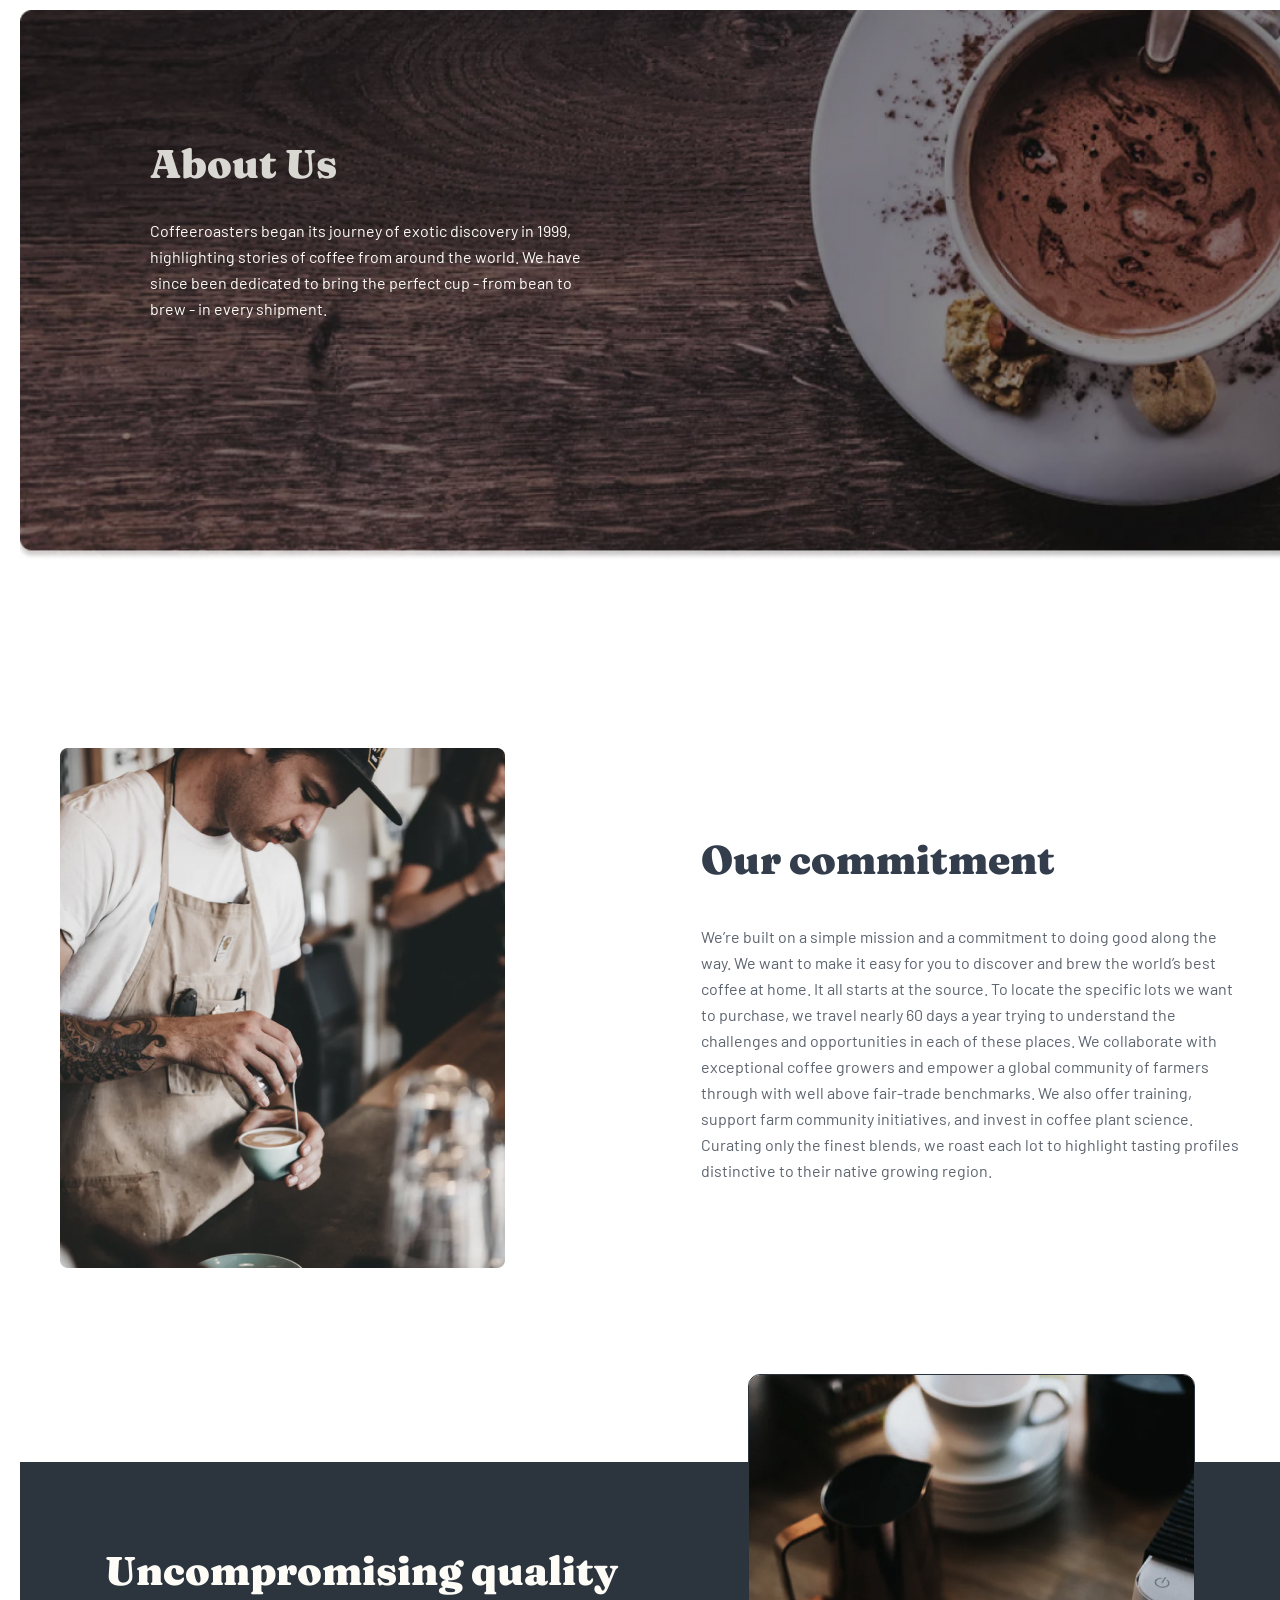
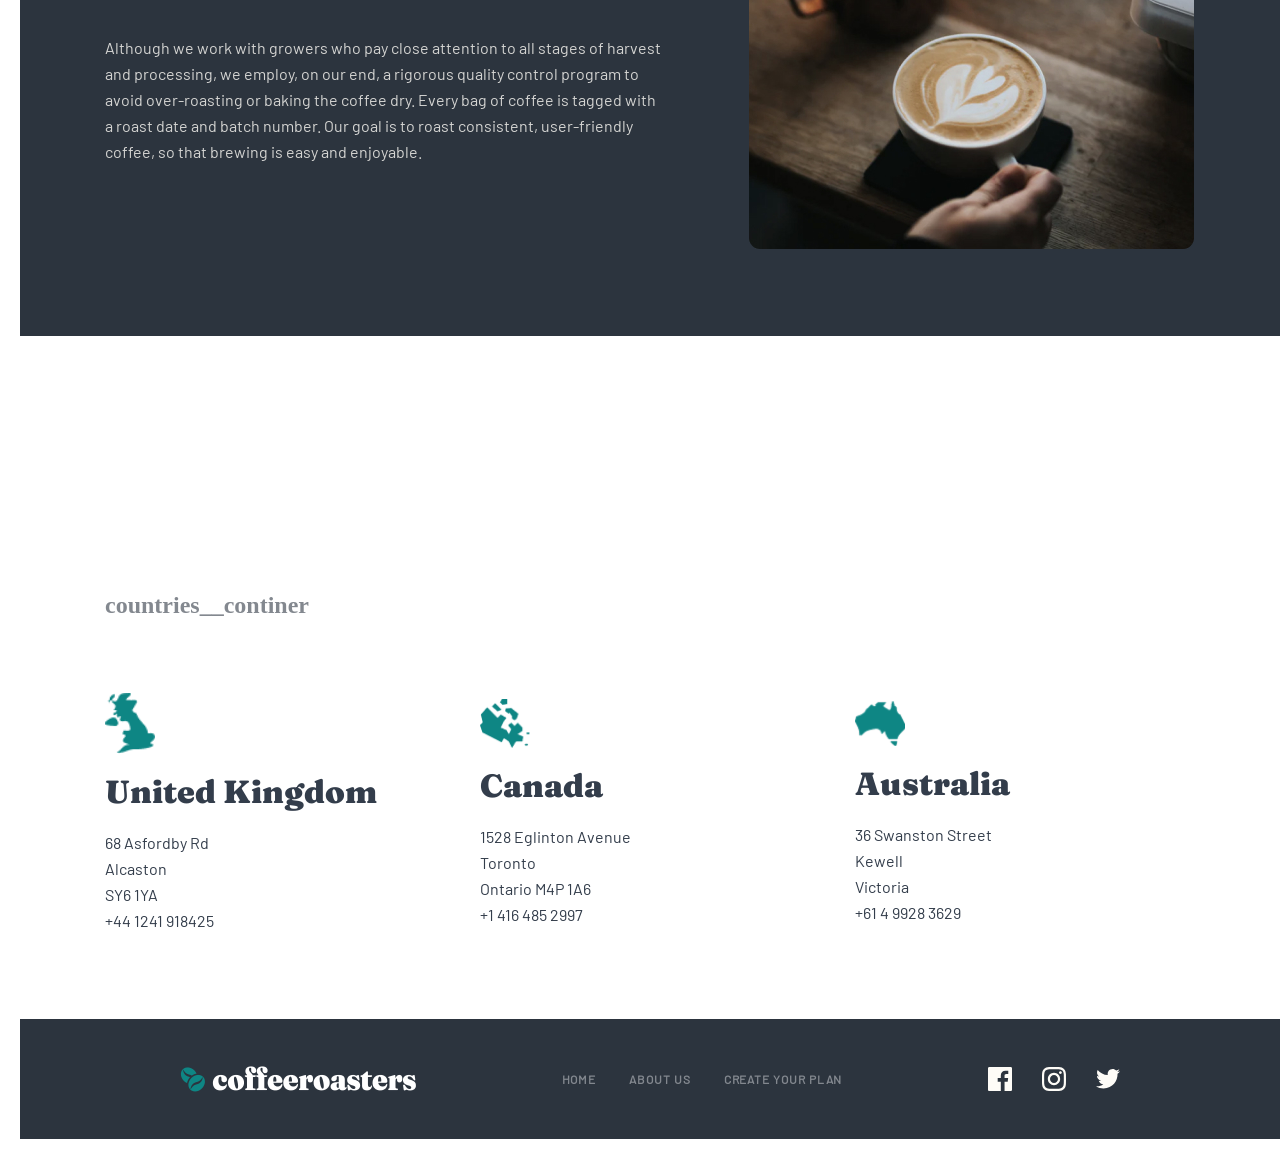
==== pages/about.html @ 9636c9f7 "coffe" ====
<!doctype html>
<html lang="en">
  <head>
    <meta charset="UTF-8" />
    <meta name="viewport" content="width=device-width, initial-scale=1.0" />
    <title>About us</title>
    <link rel="stylesheet" href="../css/fonts.css" />
    <link rel="stylesheet" href="../css/style.css" />
  </head>
  <body>
    <div class="wrapper">
      <header>
        <div class="about__intro">
          <div class="about">
            <h3 class="about__title">About Us</h3>
            <p class="about__text">
              Coffeeroasters began its journey of exotic discovery in 1999,
              highlighting stories of coffee from around the world. We have
              since been dedicated to bring the perfect cup - from bean to brew
              - in every shipment.
            </p>
          </div>
        </div>
      </header>
      <section>
        <div class="about__barmen">
          <div class="about__barmen_left">
            <img
              src="../img/barmen.jpg"
              alt="barmen"
              class="about__barmen_img"
            />
          </div>
          <div class="about__barmen_right">
            <h4 class="about__barmen_title">Our commitment</h4>
            <p class="about__barmen_text">
              We’re built on a simple mission and a commitment to doing good
              along the way. We want to make it easy for you to discover and
              brew the world’s best coffee at home. It all starts at the source.
              To locate the specific lots we want to purchase, we travel nearly
              60 days a year trying to understand the challenges and
              opportunities in each of these places. We collaborate with
              exceptional coffee growers and empower a global community of
              farmers through with well above fair-trade benchmarks. We also
              offer training, support farm community initiatives, and invest in
              coffee plant science. Curating only the finest blends, we roast
              each lot to highlight tasting profiles distinctive to their native
              growing region.
            </p>
          </div>
        </div>
      </section>
      <section>
        <div class="sentr">
          <div class="sentr__left">
            <h4 class="sentr__title">Uncompromising quality</h4>
            <p class="sentr__text">
              Although we work with growers who pay close attention to all
              stages of harvest and processing, we employ, on our end, a
              rigorous quality control program to avoid over-roasting or baking
              the coffee dry. Every bag of coffee is tagged with a roast date
              and batch number. Our goal is to roast consistent, user-friendly
              coffee, so that brewing is easy and enjoyable.
            </p>
          </div>
          <div class="sentr__right">
            <img src="../img/capicino.jpg" alt="capicino" class="sentr__img" />
          </div>
        </div>
      </section>
      <section>
        <div class="countries__continer">
          <h6 class="countries__title">countries__continer</h6>
          <div class="countries__cards">
            <div class="countries__card">
              <img class="countries__img" src="../img/unitedkingdom.png" alt="unitedking" />
              <p class="countries__text">United Kingdom</p>
              <p class="countries__text2">
                68 Asfordby Rd <br> Alcaston <br>SY6 1YA  <br> +44 1241 918425
              </p>
            </div>
            <div class="countries__card">
              <img class="countries__img" src="../img/canada.png" alt="unitedking" />
              <p class="countries__text">Canada</p>
              <p class="countries__text2">
                1528 Eglinton Avenue <br> Toronto <br> Ontario M4P 1A6 <br> +1 416 485 2997
              </p>
            </div>
            <div class="countries__card">
              <img class="countries__img" src="../img/autraliya.png" alt="unitedking" />
              <p class="countries__text">Australia</p>
              <p class="countries__text2">
                36 Swanston Street <br> Kewell <br> Victoria <br> +61 4 9928 3629
              </p>
            </div>
          </div>
        </div>
      </section>
      <footer>
        <div class="footer__contener">
          <img src="../img/footer__logo.png" alt="logo" class="footer__logo" />
          <ul class="footer__list">
            <li class="footer__item">
              <a href="../index.html" class="footer__link">HOME</a>
            </li>
            <li class="footer__item">
              <a href="#" class="footer__link">ABOUT US</a>
            </li>
            <li class="footer__item">
              <a href="#" class="footer__link">Create your plan</a>
            </li>
          </ul>
          <div class="footer__contener_img">
            <img src="../img/fasebook.svg" alt="logo" class="footer__img" />
            <img src="../img/Shape.svg" alt="logo" class="footer__img" />
            <img src="../img/twitter.svg" alt="logo" class="footer__img" />
          </div>
        </div>
      </footer>
    </div>
  </body>
</html>
---- css/fonts.css ----
/* barlow-regular - latin */
@font-face {
  font-display: swap; /* Check https://developer.mozilla.org/en-US/docs/Web/CSS/@font-face/font-display for other options. */
  font-family: 'Barlow';
  font-style: normal;
  font-weight: 400;
  src: url('../fonts/barlow-v13-latin-regular.woff2') format('woff2'); /* Chrome 36+, Opera 23+, Firefox 39+, Safari 12+, iOS 10+ */
}
/* fraunces-regular - latin */
@font-face {
  font-display: swap; /* Check https://developer.mozilla.org/en-US/docs/Web/CSS/@font-face/font-display for other options. */
  font-family: 'Fraunces';
  font-style: normal;
  font-weight: 400;
  src: url('../fonts/fraunces-v38-latin-regular.woff2') format('woff2'); /* Chrome 36+, Opera 23+, Firefox 39+, Safari 12+, iOS 10+ */
}
/* fraunces-900 - latin */
@font-face {
  font-display: swap; /* Check https://developer.mozilla.org/en-US/docs/Web/CSS/@font-face/font-display for other options. */
  font-family: 'Fraunces';
  font-style: normal;
  font-weight: 900;
  src: url('../fonts/fraunces-v38-latin-900.woff2') format('woff2'); /* Chrome 36+, Opera 23+, Firefox 39+, Safari 12+, iOS 10+ */
}
---- css/style.css ----
* {
  margin: 0;
  padding: 0;
  box-sizing: border-box;
}

li {
  list-style: none;
}

a {
  text-decoration: none;
}

.wrapper {
  margin: auto;
  width: 1300px;
  padding: 10px 20px;
}

.navbar {
  display: flex;
  justify-content: space-between;
  align-items: center;
}
.navbar__list {
  display: flex;
  gap: 30px;
}
.navbar__link {
  font-family: "Barlow";
  font-style: normal;
  font-weight: 700;
  font-size: 12px;
  line-height: 15px;
  /* identical to box height, or 125% */
  letter-spacing: 0.923077px;
  text-transform: uppercase;
  color: #83888f;
}
.navbar__link:hover {
  color: black;
  transition: all 0.3s linear;
}

.intro {
  background-image: url("../img/intro.bg.color.png");
  height: 600px;
  margin-top: 50px;
  background-size: cover;
  border-radius: 6px;
  padding: 70px 80px;
}
.intro__contener {
  display: flex;
  flex-direction: column;
  gap: 30px;
  margin-top: 0px;
}
.intro__title {
  width: 500px;
  font-family: "Fraunces";
  font-style: normal;
  font-weight: 900;
  font-size: 72px;
  line-height: 72px;
  color: #fefcf7;
}
.intro__text {
  width: 500px;
  font-family: "Barlow";
  font-style: normal;
  font-weight: 400;
  font-size: 16px;
  line-height: 26px;
  /* or 162% */
  color: #fefcf7;
  mix-blend-mode: normal;
  opacity: 0.8;
}
.intro__btn {
  width: 217px;
  height: 56px;
  background: #0E8784;
  border-radius: 6px;
  /* Create your plan */
  font-family: "Fraunces";
  font-style: normal;
  font-weight: 900;
  font-size: 18px;
  line-height: 25px;
  /* identical to box height, or 139% */
  text-align: center;
  color: #FEFCF7;
}
.intro__btn:hover {
  background-color: #66d2cf;
}

.type__continer {
  display: flex;
  gap: 30px;
  margin-top: 81px;
  padding: 10px;
}
.type__continer__title {
  font-family: "Fraunces";
  font-style: normal;
  font-weight: 900;
  font-size: 24px;
  line-height: 32px;
  /* identical to box height, or 133% */
  text-align: center;
  color: #333d4b;
}
.type__continer__text {
  font-family: "Barlow";
  font-style: normal;
  font-weight: 400;
  font-size: 16px;
  line-height: 26px;
  /* or 162% */
  text-align: center;
  color: #333d4b;
}

.whu__continer {
  margin-top: 129px;
  background-color: #2c343d;
  height: 577px;
  padding: 100px 80px;
}

.whu__content {
  display: flex;
  flex-direction: column;
  align-items: center;
  gap: 30px;
}
.whu__title {
  font-family: "Fraunces";
  font-style: normal;
  font-weight: 900;
  font-size: 40px;
  line-height: 48px;
  /* identical to box height, or 120% */
  text-align: center;
  color: #fefcf7;
}
.whu__text {
  width: 530px;
  font-family: "Barlow";
  font-style: normal;
  font-weight: 400;
  font-size: 16px;
  line-height: 26px;
  /* or 162% */
  text-align: center;
  color: #fefcf7;
  mix-blend-mode: normal;
  opacity: 0.8;
}
.whu__cards {
  display: flex;
  gap: 30px;
  align-items: center;
  margin-top: 151px;
}
.whu__card {
  width: 350px;
  height: 382px;
  background-color: #0e8784;
  display: flex;
  flex-direction: column;
  align-items: center;
  justify-content: center;
  gap: 20px;
}
.whu__card_text {
  font-family: "Fraunces";
  font-style: normal;
  font-weight: 900;
  font-size: 24px;
  line-height: 32px;
  text-align: center;
}
.whu__card_subtitle {
  font-family: "Barlow";
  font-style: normal;
  font-weight: 400px;
  font-size: 16px;
  line-height: 26px;
  text-align: center;
  color: #fefcf7;
}

.how__continer {
  margin-top: 529px;
  display: flex;
  flex-direction: column;
  justify-content: center;
}

.how__text {
  font-family: "Fraunces 9pt";
  font-style: normal;
  font-weight: 900;
  font-size: 24px;
  line-height: 32px;
  /* identical to box height, or 133% */
  margin-left: 130px;
  color: #83888f;
}
.how__cards {
  display: flex;
  margin-top: 50px;
  align-items: center;
  margin-left: 130px;
}
.how__card {
  width: 35px;
  height: 35px;
  border: 4px solid #0e8784;
  border-radius: 50px;
}
.how__cards2 {
  display: flex;
  align-items: center;
  justify-content: center;
  margin-top: 82px;
  gap: 95px;
}
.how__card1 {
  width: 285px;
  height: 355px;
  display: flex;
  flex-direction: column;
  justify-content: center;
  gap: 30px;
  padding: 0 25px;
}
.how__card_img {
  width: 100px;
}
.how__text1 {
  font-family: "Fraunces";
  font-style: normal;
  font-weight: 900;
  font-size: 32px;
  line-height: 36px;
  /* or 112% */
  color: #333d4b;
}
.how__text2 {
  font-family: "Barlow";
  font-style: normal;
  font-weight: 400;
  font-size: 16px;
  line-height: 26px;
  /* or 162% */
  color: #333d4b;
}
.how__btn {
  width: 217px;
  height: 56px;
  background: #0E8784;
  border-radius: 6px;
  /* Create your plan */
  font-family: "Fraunces";
  font-style: normal;
  font-weight: 900;
  font-size: 18px;
  line-height: 25px;
  /* identical to box height, or 139% */
  text-align: center;
  color: #FEFCF7;
  margin: 64px 130px;
}
.how__btn:hover {
  background-color: #66D2CF;
}

hr {
  width: 200px;
  border: 1px solid #fdd6ba;
  height: 0px;
}

.footer__contener {
  background-color: #2c343e;
  display: flex;
  padding: 47px 87px;
  justify-content: space-around;
  align-items: center;
}
.footer__contener_img {
  display: flex;
  gap: 30px;
}
.footer__logo {
  width: 236px;
}
.footer__list {
  display: flex;
  gap: 33px;
}
.footer__link {
  font-family: "Barlow";
  font-style: normal;
  font-weight: 700;
  font-size: 12px;
  line-height: 15px;
  /* identical to box height, or 125% */
  letter-spacing: 0.923077px;
  text-transform: uppercase;
  color: #83888f;
}
.footer__link:hover {
  color: white;
  transition: all 0.3s linear;
}
.footer__img:hover {
  color: #fdd6ba;
  transition: all 0.3s linear;
}

.about {
  background-image: url(../img/about_intro.jpg);
  background-size: cover;
  height: 550px;
  display: flex;
  flex-direction: column;
  gap: 30px;
  padding: 130px;
}
.about__title {
  font-family: "Fraunces";
  font-style: normal;
  font-weight: 900;
  font-size: 40px;
  line-height: 48px;
  /* identical to box height, or 120% */
  color: #d9d7d1;
}
.about__text {
  width: 450px;
  font-family: "Barlow";
  font-style: normal;
  font-weight: 400;
  font-size: 16px;
  line-height: 26px;
  /* or 162% */
  color: #fefcf7;
}

.about__barmen {
  margin-top: 148px;
  display: flex;
  align-items: center;
  gap: 40px;
  justify-content: space-between;
  padding: 40px;
}
.about__barmen_right {
  display: flex;
  flex-direction: column;
  gap: 40px;
}
.about__barmen_title {
  font-family: "Fraunces";
  font-style: normal;
  font-weight: 900;
  font-size: 40px;
  line-height: 48px;
  /* identical to box height, or 120% */
  color: #333d4b;
}
.about__barmen_text {
  width: 539px;
  font-family: "Barlow";
  font-style: normal;
  font-weight: 400;
  font-size: 16px;
  line-height: 26px;
  /* or 162% */
  color: #333d4b;
  mix-blend-mode: normal;
  opacity: 0.8;
}

.sentr {
  margin-top: 150px;
  background-color: #2c343e;
  display: flex;
  height: 474px;
}
.sentr__left {
  padding: 85px;
  display: flex;
  flex-direction: column;
  gap: 40px;
}
.sentr__title {
  font-family: "Fraunces";
  font-style: normal;
  font-weight: 900;
  font-size: 40px;
  line-height: 48px;
  /* identical to box height, or 120% */
  color: #fefcf7;
}
.sentr__text {
  font-family: "Barlow";
  font-style: normal;
  font-weight: 400;
  font-size: 16px;
  line-height: 26px;
  /* or 162% */
  color: #fefcf7;
  mix-blend-mode: normal;
  opacity: 0.8;
}
.sentr__img {
  margin-top: -88px;
  margin-right: 85px;
  border: 1px solid #2c343e;
  border-radius: 12px;
}

.countries__continer {
  margin-top: 168px;
  padding: 85px;
}
.countries__title {
  font-family: "Fraunces 9pt";
  font-style: normal;
  font-weight: 900;
  font-size: 24px;
  line-height: 32px;
  /* identical to box height, or 133% */
  color: #83888f;
}
.countries__cards {
  margin-top: 72px;
  display: flex;
  gap: 95px;
}
.countries__card {
  width: 280px;
  display: flex;
  flex-direction: column;
  gap: 20px;
  justify-content: center;
}
.countries__img {
  width: 50px;
}
.countries__text {
  font-family: "Fraunces";
  font-style: normal;
  font-weight: 900;
  font-size: 32px;
  line-height: 36px;
  /* identical to box height, or 112% */
  color: #333d4b;
}
.countries__text2 {
  font-family: "Barlow";
  font-style: normal;
  font-weight: 400;
  font-size: 16px;
  line-height: 26px;
  /* or 162% */
  color: #333d4b;
}/*# sourceMappingURL=style.css.map */
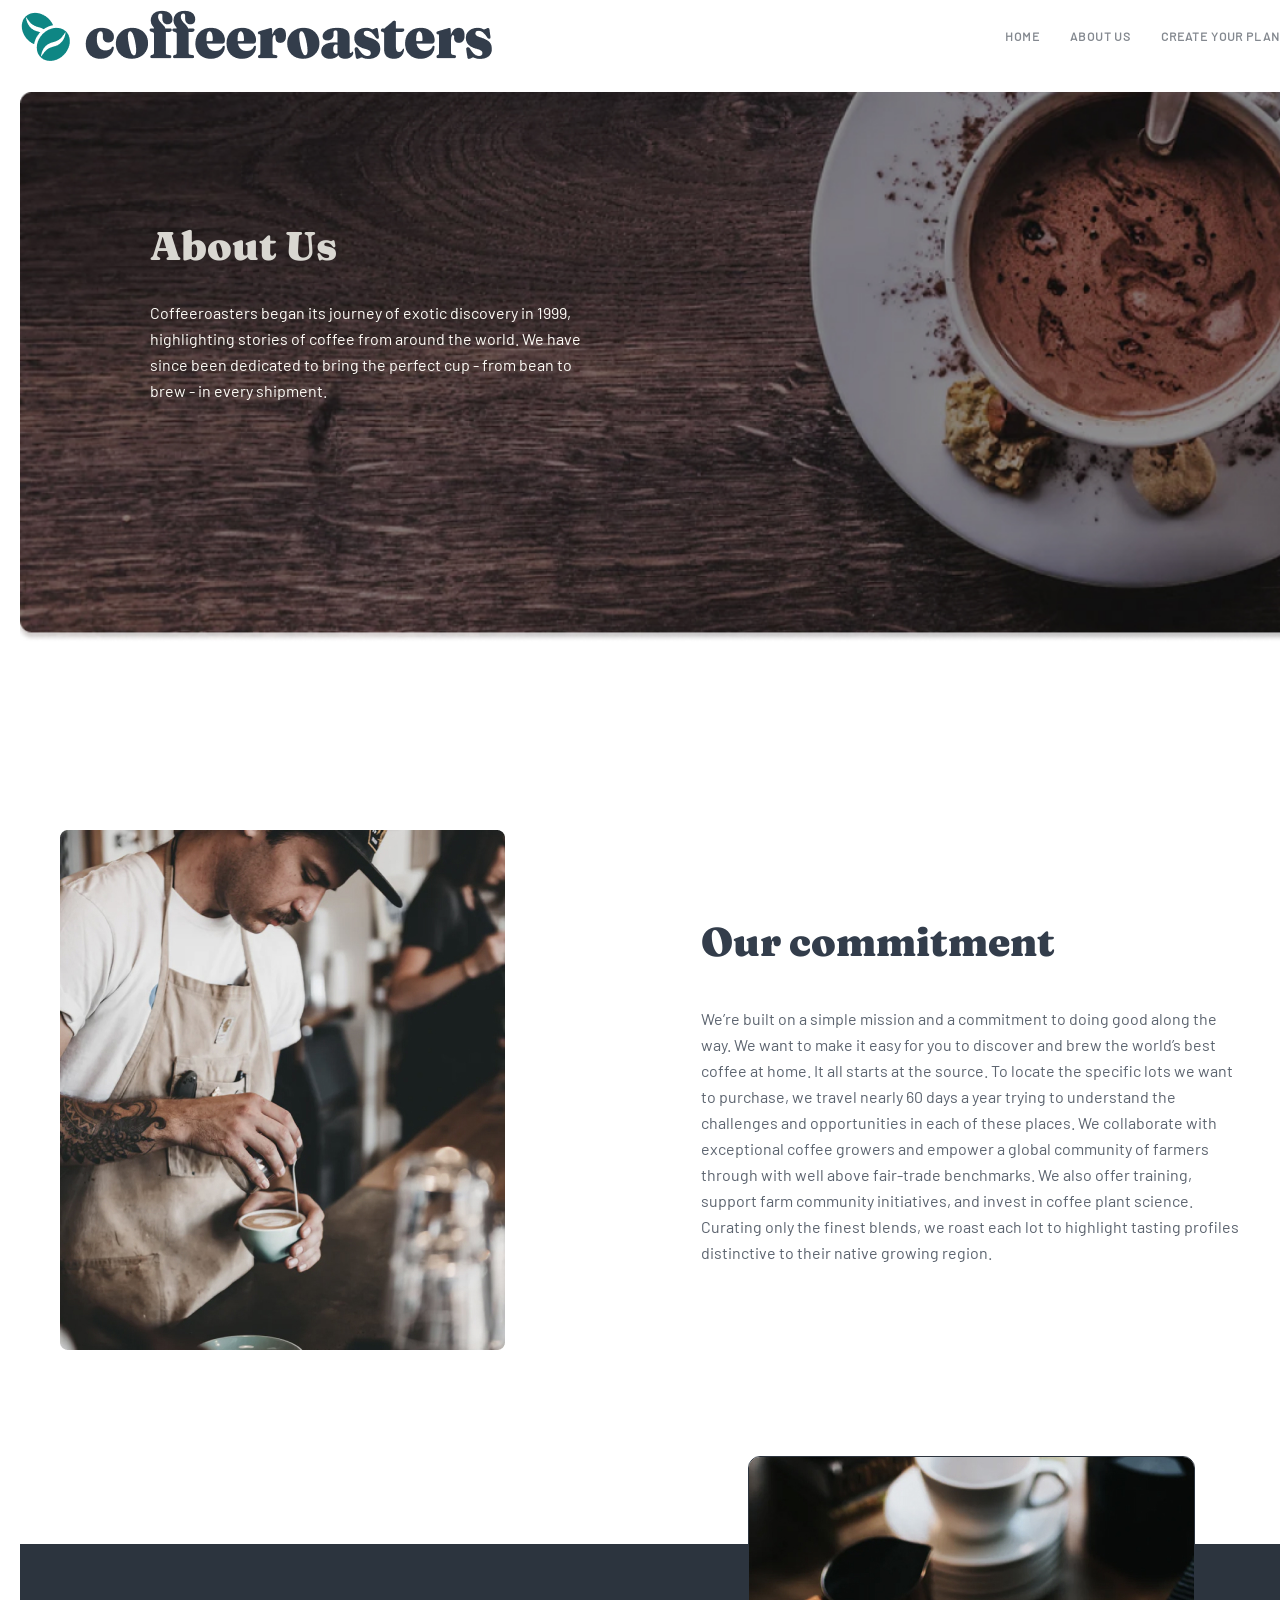
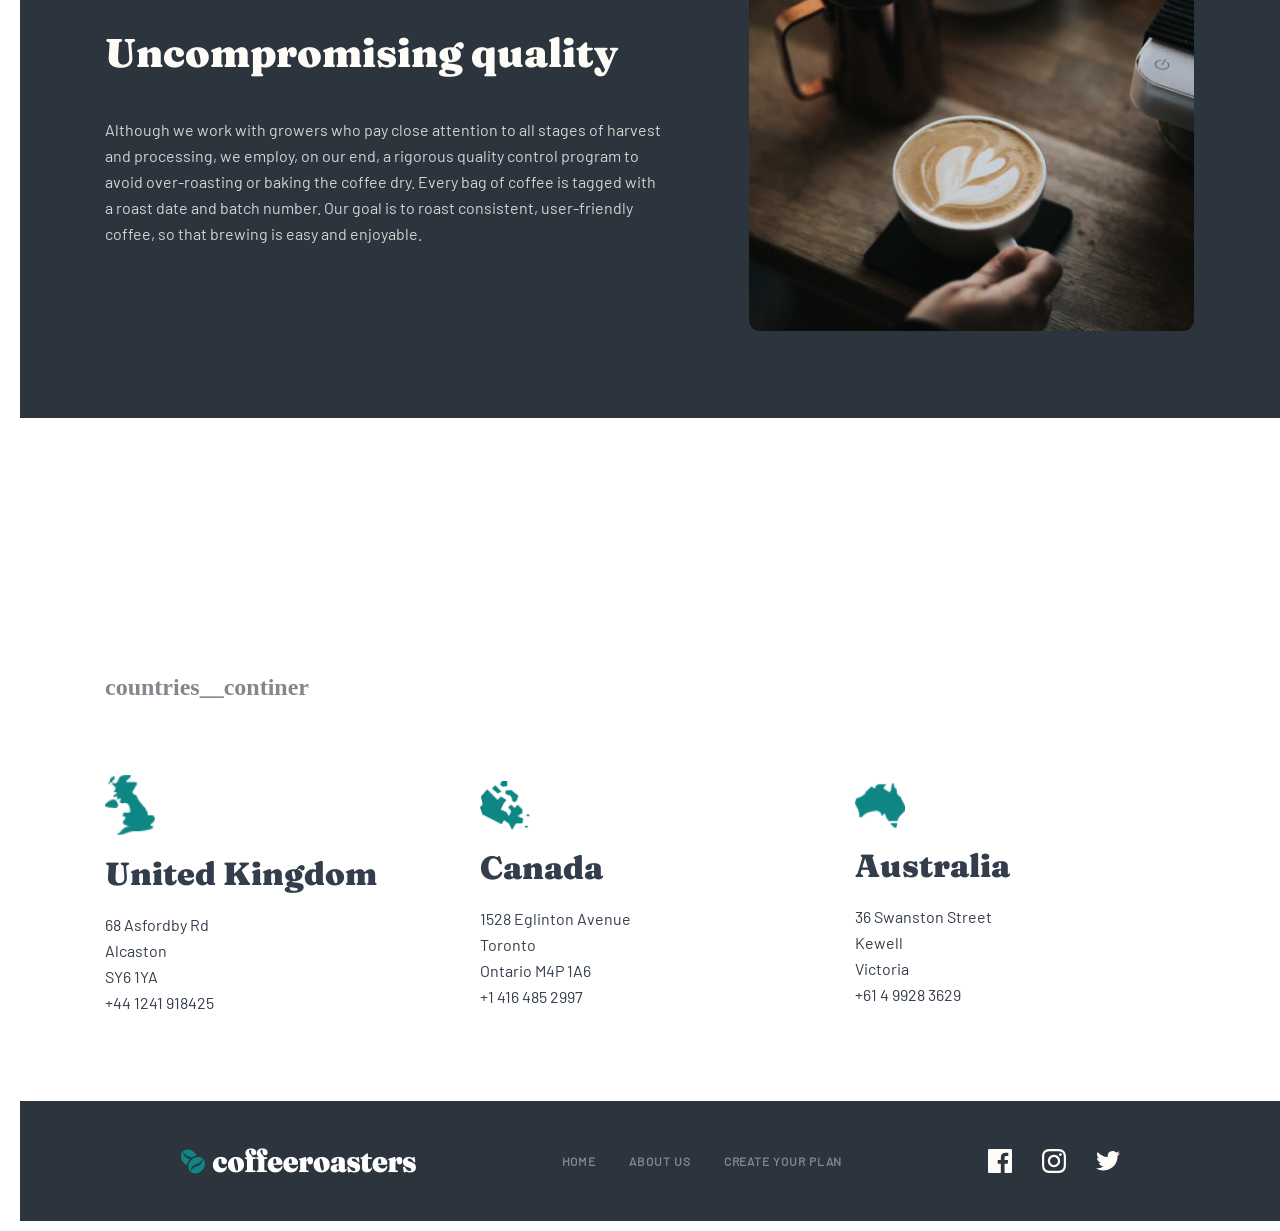
==== commit dfecb101: "ozgardi" ====
--- a/pages/about.html
+++ b/pages/about.html
@@ -9,6 +9,22 @@
   </head>
   <body>
     <div class="wrapper">
+      <header>
+        <div class="navbar">
+          <img src="../img/navbar_logo (1).png" alt="logo" class="navbar_logo" />
+          <ul class="navbar__list">
+            <li class="navbar__item">
+              <a class="navbar__link" href="#">Home</a>
+            </li>
+            <li class="navbar__item">
+              <a class="navbar__link" href="./pages/about.html">ABOUT US</a>
+            </li>
+            <li class="navbar__item">
+              <a class="navbar__link" href="#">Create your plan</a>
+            </li>
+          </ul>
+        </div>
+      </header>
       <header>
         <div class="about__intro">
           <div class="about">
@@ -73,24 +89,44 @@
           <h6 class="countries__title">countries__continer</h6>
           <div class="countries__cards">
             <div class="countries__card">
-              <img class="countries__img" src="../img/unitedkingdom.png" alt="unitedking" />
+              <img
+                class="countries__img"
+                src="../img/unitedkingdom.png"
+                alt="unitedking"
+              />
               <p class="countries__text">United Kingdom</p>
               <p class="countries__text2">
-                68 Asfordby Rd <br> Alcaston <br>SY6 1YA  <br> +44 1241 918425
+                68 Asfordby Rd <br />
+                Alcaston <br />SY6 1YA <br />
+                +44 1241 918425
               </p>
             </div>
             <div class="countries__card">
-              <img class="countries__img" src="../img/canada.png" alt="unitedking" />
+              <img
+                class="countries__img"
+                src="../img/canada.png"
+                alt="unitedking"
+              />
               <p class="countries__text">Canada</p>
               <p class="countries__text2">
-                1528 Eglinton Avenue <br> Toronto <br> Ontario M4P 1A6 <br> +1 416 485 2997
+                1528 Eglinton Avenue <br />
+                Toronto <br />
+                Ontario M4P 1A6 <br />
+                +1 416 485 2997
               </p>
             </div>
             <div class="countries__card">
-              <img class="countries__img" src="../img/autraliya.png" alt="unitedking" />
+              <img
+                class="countries__img"
+                src="../img/autraliya.png"
+                alt="unitedking"
+              />
               <p class="countries__text">Australia</p>
               <p class="countries__text2">
-                36 Swanston Street <br> Kewell <br> Victoria <br> +61 4 9928 3629
+                36 Swanston Street <br />
+                Kewell <br />
+                Victoria <br />
+                +61 4 9928 3629
               </p>
             </div>
           </div>
--- a/css/style.css
+++ b/css/style.css
@@ -332,6 +332,7 @@
   flex-direction: column;
   gap: 30px;
   padding: 130px;
+  margin-top: 30px;
 }
 .about__title {
   font-family: "Fraunces";
@@ -472,4 +473,278 @@
   line-height: 26px;
   /* or 162% */
   color: #333d4b;
+}
+
+.create__intro {
+  margin-top: 40px;
+  background-image: url(../img/creat__img.png);
+  background-size: cover;
+  height: 450px;
+  padding: 80px;
+}
+.create__intro__title {
+  font-family: "Fraunces";
+  font-style: normal;
+  font-weight: 900;
+  font-size: 72px;
+  line-height: 72px;
+  /* identical to box height, or 100% */
+  color: #fefcf7;
+}
+.create__intro__text {
+  width: 450px;
+  margin-top: 30px;
+  font-family: "Barlow";
+  font-style: normal;
+  font-weight: 400;
+  font-size: 16px;
+  line-height: 26px;
+  /* or 162% */
+  color: #fefcf7;
+  mix-blend-mode: normal;
+  opacity: 0.8;
+}
+
+.create__text {
+  font-family: "Inter";
+  font-style: normal;
+  font-weight: 400;
+  font-size: 72px;
+  line-height: 72px;
+  /* identical to box height, or 100% */
+  color: #000000;
+  text-align: center;
+  margin: 30px 0;
+}
+
+.creation__intro_card {
+  margin-top: -300px;
+}
+
+.creat__how__continer {
+  background-color: #2c343e;
+  padding: 80px;
+  border-radius: 8px;
+}
+
+.creat__how__cards {
+  display: flex;
+  align-items: center;
+}
+.creat__how__card {
+  width: 30px;
+  height: 30px;
+  border: 2px solid green;
+  border-radius: 50px;
+}
+.creat__how__cards2 {
+  display: flex;
+  margin-top: 82px;
+  gap: 95px;
+}
+.creat__how__card1 {
+  display: flex;
+  flex-direction: column;
+  gap: 30px;
+  align-items: start;
+  justify-content: start;
+  width: 285px;
+  padding: 5px;
+}
+.creat__how__text1 {
+  width: 220px;
+  font-family: "Fraunces";
+  font-style: normal;
+  font-weight: 900;
+  font-size: 32px;
+  line-height: 36px;
+  /* or 112% */
+  color: #fefcf7;
+}
+.creat__how__text2 {
+  font-family: "Barlow";
+  font-style: normal;
+  font-weight: 400;
+  font-size: 16px;
+  line-height: 26px;
+  /* or 162% */
+  color: #fefcf7;
+}
+
+.dreak__continer {
+  margin-top: 168px;
+  display: flex;
+  justify-content: space-between;
+}
+.dreak__left {
+  display: flex;
+  flex-direction: column;
+  gap: 20px;
+}
+.dreak__left-son {
+  font-family: "Fraunces";
+  font-style: normal;
+  font-weight: 900;
+  font-size: 24px;
+  line-height: 32px;
+  /* identical to box height, or 133% */
+  color: #0e8784;
+}
+.dreak__left-text {
+  font-family: "Fraunces";
+  font-style: normal;
+  font-weight: 900;
+  font-size: 24px;
+  line-height: 32px;
+  /* identical to box height, or 133% */
+  color: #83888f;
+}
+.dreak__left-son2 {
+  font-family: "Fraunces";
+  font-style: normal;
+  font-weight: 900;
+  font-size: 24px;
+  line-height: 32px;
+  /* identical to box height, or 133% */
+  color: #83888f;
+}
+.dreak__left-son3 {
+  font-family: "Fraunces";
+  font-style: normal;
+  font-weight: 900;
+  font-size: 24px;
+  line-height: 32px;
+  /* identical to box height, or 133% */
+  color: #83888f;
+}
+.dreak__left-son4 {
+  font-family: "Fraunces";
+  font-style: normal;
+  font-weight: 900;
+  font-size: 24px;
+  line-height: 32px;
+  /* identical to box height, or 133% */
+  color: #83888f;
+}
+.dreak__left-son5 {
+  font-family: "Fraunces";
+  font-style: normal;
+  font-weight: 900;
+  font-size: 24px;
+  line-height: 32px;
+  /* identical to box height, or 133% */
+  color: #83888f;
+}
+.dreak__left-text5 {
+  font-family: "Fraunces";
+  font-style: normal;
+  font-weight: 900;
+  font-size: 24px;
+  line-height: 32px;
+  /* identical to box height, or 133% */
+  color: rgb(51, 47, 47);
+}
+.dreak__left div {
+  display: flex;
+  gap: 30px;
+}
+.dreak__left hr {
+  width: 255px;
+  border: 1px solid #83888f;
+}
+.dreak__cards_top {
+  display: flex;
+  gap: 30px;
+  justify-content: space-between;
+}
+.dreak__cards_bottom {
+  display: flex;
+  margin: 80px 0;
+  gap: 20px;
+}
+.dreak__cards_title {
+  font-family: "Fraunces";
+  font-style: normal;
+  font-weight: 900;
+  font-size: 40px;
+  line-height: 48px;
+  /* identical to box height, or 120% */
+  color: #83888f;
+}
+.dreak__cards i {
+  color: #0E8784;
+}
+.dreak__card {
+  display: flex;
+  flex-direction: column;
+  justify-content: center;
+  padding: 32px 28px;
+  gap: 30px;
+  width: 228px;
+  height: 250px;
+  border-radius: 8px;
+  background-color: #979797;
+}
+
+#bg_color1 {
+  background-color: #0e8784;
+}
+
+#bg_color2 {
+  background-color: #0e8784;
+}
+
+#bg_color3 {
+  background-color: #0e8784;
+}
+
+#bg_color4 {
+  background-color: #0e8784;
+}
+
+.order__continer {
+  background-color: #2c343e;
+  width: 730px;
+  height: 208px;
+  padding: 27px 64px;
+}
+.order__text {
+  font-family: "Barlow";
+  font-style: normal;
+  font-weight: 400;
+  font-size: 16px;
+  line-height: 26px;
+  /* identical to box height, or 162% */
+  text-transform: uppercase;
+  color: #ffffff;
+  mix-blend-mode: normal;
+  opacity: 0.5;
+}
+.order__text2 {
+  font-family: "Fraunces ";
+  font-style: normal;
+  font-weight: 900;
+  font-size: 24px;
+  line-height: 40px;
+  /* or 167% */
+  color: #ffffff;
+}
+.order__text2 span {
+  color: #0E8784;
+}
+.order__btn {
+  width: 217px;
+  height: 56px;
+  background: #0E8784;
+  border-radius: 6px;
+  /* Create your plan */
+  font-family: "Fraunces";
+  font-style: normal;
+  font-weight: 900;
+  font-size: 18px;
+  line-height: 25px;
+  /* identical to box height, or 139% */
+  text-align: center;
+  color: #FEFCF7;
+  margin: 40px 0 168px 510px;
 }/*# sourceMappingURL=style.css.map */
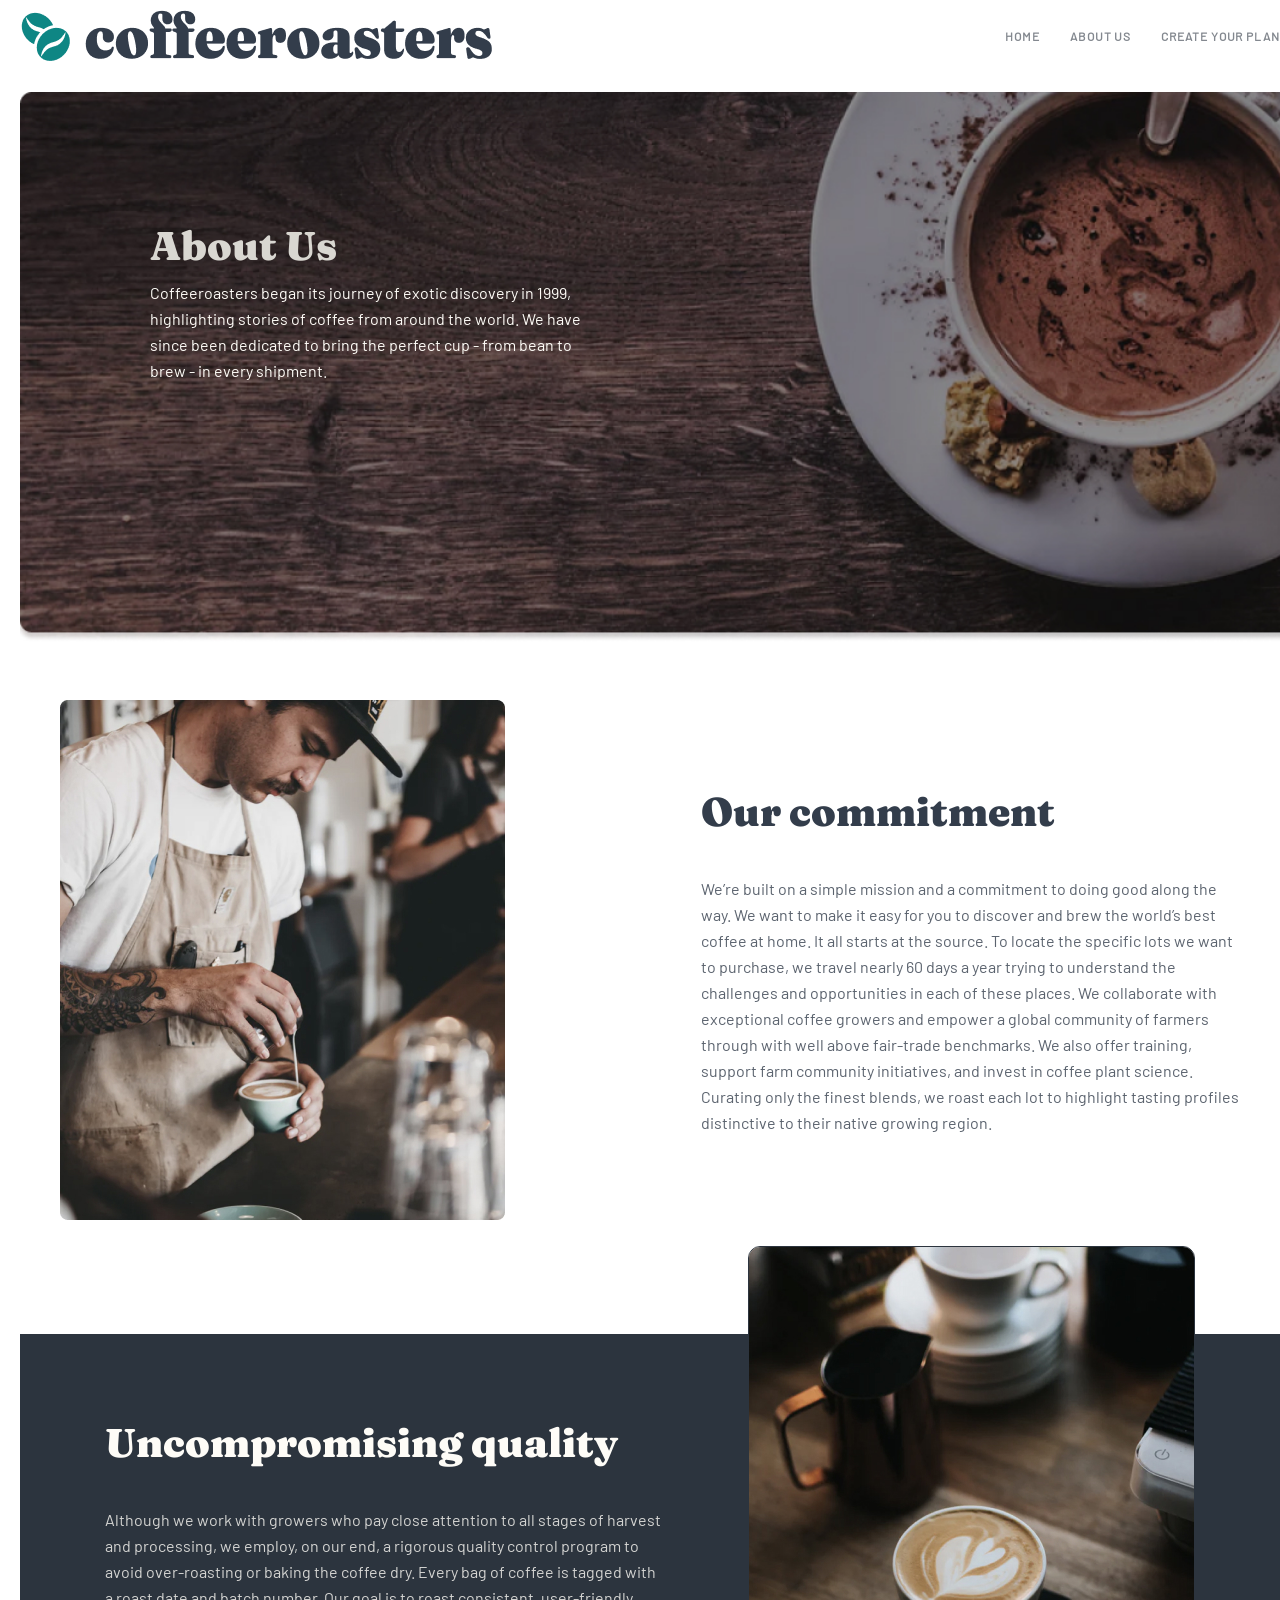
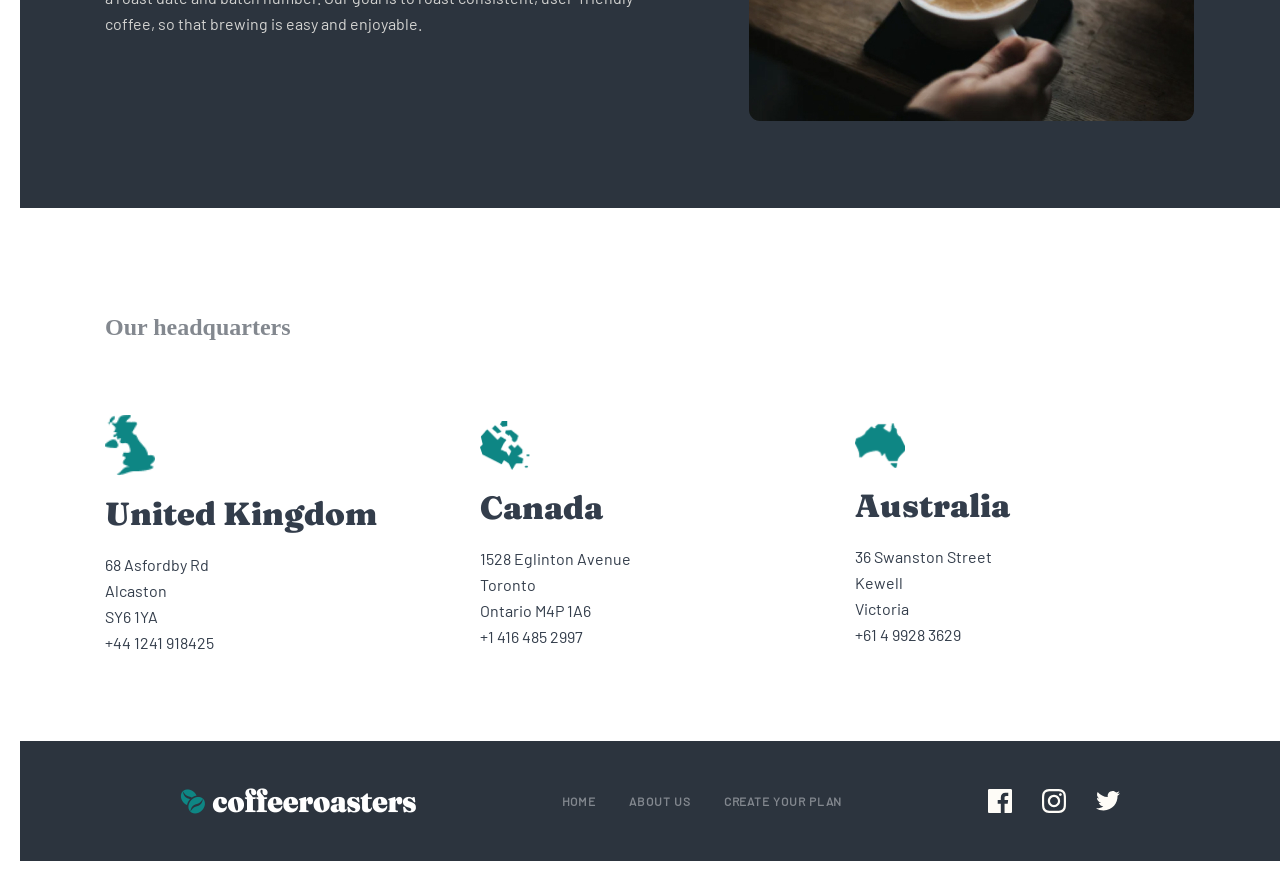
==== commit 188e9356: "ozgardi" ====
--- a/pages/about.html
+++ b/pages/about.html
@@ -11,33 +11,41 @@
     <div class="wrapper">
       <header>
         <div class="navbar">
-          <img src="../img/navbar_logo (1).png" alt="logo" class="navbar_logo" />
+          <img
+            src="../img/navbar_logo (1).png"
+            alt="logo"
+            class="navbar_logo"
+          />
           <ul class="navbar__list">
             <li class="navbar__item">
-              <a class="navbar__link" href="#">Home</a>
+              <a class="navbar__link" href="../index.html">Home</a>
             </li>
             <li class="navbar__item">
-              <a class="navbar__link" href="./pages/about.html">ABOUT US</a>
+              <a class="navbar__link" href="#">ABOUT US</a>
             </li>
             <li class="navbar__item">
-              <a class="navbar__link" href="#">Create your plan</a>
+              <a class="navbar__link" href="./creat.html">Create your plan</a>
             </li>
           </ul>
-        </div>
-      </header>
-      <header>
-        <div class="about__intro">
-          <div class="about">
-            <h3 class="about__title">About Us</h3>
-            <p class="about__text">
-              Coffeeroasters began its journey of exotic discovery in 1999,
-              highlighting stories of coffee from around the world. We have
-              since been dedicated to bring the perfect cup - from bean to brew
-              - in every shipment.
-            </p>
+          <div class="navbar__burger">
+            <div class="navbar__burger_item"></div>
+            <div class="navbar__burger_item"></div>
+            <div class="navbar__burger_item"></div>
           </div>
         </div>
+          <div class="about__intro">
+            <div class="about">
+              <h3 class="about__title">About Us</h3>
+              <p class="about__text">
+                Coffeeroasters began its journey of exotic discovery in 1999,
+                highlighting stories of coffee from around the world. We have
+                since been dedicated to bring the perfect cup - from bean to brew
+                - in every shipment.
+              </p>
+            </div>
+          </div>
       </header>
+
       <section>
         <div class="about__barmen">
           <div class="about__barmen_left">
@@ -66,6 +74,7 @@
           </div>
         </div>
       </section>
+
       <section>
         <div class="sentr">
           <div class="sentr__left">
@@ -84,9 +93,10 @@
           </div>
         </div>
       </section>
+
       <section>
         <div class="countries__continer">
-          <h6 class="countries__title">countries__continer</h6>
+          <h6 class="countries__title">Our headquarters</h6>
           <div class="countries__cards">
             <div class="countries__card">
               <img
@@ -132,6 +142,7 @@
           </div>
         </div>
       </section>
+
       <footer>
         <div class="footer__contener">
           <img src="../img/footer__logo.png" alt="logo" class="footer__logo" />
@@ -143,7 +154,7 @@
               <a href="#" class="footer__link">ABOUT US</a>
             </li>
             <li class="footer__item">
-              <a href="#" class="footer__link">Create your plan</a>
+              <a href="./creat.html" class="footer__link">Create your plan</a>
             </li>
           </ul>
           <div class="footer__contener_img">
--- a/css/style.css
+++ b/css/style.css
@@ -18,6 +18,12 @@
   padding: 10px 20px;
 }
 
+@media only screen and (max-width: 480px) {
+  .wrapper {
+    width: 100%;
+    padding: 20px 30px;
+  }
+}
 .navbar {
   display: flex;
   justify-content: space-between;
@@ -42,6 +48,17 @@
   color: black;
   transition: all 0.3s linear;
 }
+.navbar__burger {
+  flex-direction: column;
+  gap: 3px;
+  display: none;
+}
+.navbar__burger_item {
+  width: 25px;
+  height: 2px;
+  background-color: black;
+  border-radius: 20px;
+}
 
 .intro {
   background-image: url("../img/intro.bg.color.png");
@@ -92,11 +109,50 @@
   /* identical to box height, or 139% */
   text-align: center;
   color: #FEFCF7;
+  border: none;
 }
 .intro__btn:hover {
   background-color: #66d2cf;
 }
 
+@media only screen and (max-width: 480px) {
+  .navbar__list {
+    display: none;
+  }
+  .navbar__burger {
+    display: flex;
+  }
+  .navbar_logo {
+    width: 200px;
+  }
+  .intro {
+    background-image: 400px;
+    height: 500px;
+  }
+  .intro__title {
+    width: 100%;
+    font-weight: 900;
+    font-size: 38px;
+    line-height: 40px;
+    /* or 100% */
+    text-align: center;
+    color: #fefcf7;
+  }
+  .intro__text {
+    width: 100%;
+    font-weight: 400;
+    font-size: 14px;
+    line-height: 25px;
+    /* or 167% */
+    text-align: center;
+    color: #fefcf7;
+    mix-blend-mode: normal;
+    opacity: 0.8;
+  }
+  .intro__btn {
+    margin: auto;
+  }
+}
 .type__continer {
   display: flex;
   gap: 30px;
@@ -124,6 +180,20 @@
   color: #333d4b;
 }
 
+@media only screen and (max-width: 480px) {
+  .type__continer {
+    flex-direction: column;
+  }
+  .type__card {
+    display: flex;
+    flex-direction: column;
+    justify-content: center;
+    align-items: center;
+  }
+  .type__subtitle {
+    width: 80%;
+  }
+}
 .whu__continer {
   margin-top: 129px;
   background-color: #2c343d;
@@ -194,6 +264,44 @@
   color: #fefcf7;
 }
 
+@media only screen and (max-width: 480px) {
+  .whu__continer {
+    height: 1000px;
+    border-radius: 8px;
+  }
+  .whu__title {
+    width: 100%;
+    font-weight: 900;
+    font-size: 28px;
+    line-height: 28px;
+    /* identical to box height, or 100% */
+    text-align: center;
+    color: #fefcf7;
+  }
+  .whu__text {
+    width: 100%;
+    font-style: normal;
+    font-weight: 400;
+    font-size: 14px;
+    line-height: 25px;
+    /* or 167% */
+    text-align: center;
+    color: #fefcf7;
+    mix-blend-mode: normal;
+    opacity: 0.8;
+  }
+  .whu__cards {
+    flex-direction: column;
+    margin-top: 64px;
+  }
+  .whu__card {
+    display: flex;
+    flex-direction: column;
+    justify-content: center;
+    align-items: center;
+    border-radius: 8px;
+  }
+}
 .how__continer {
   margin-top: 529px;
   display: flex;
@@ -274,10 +382,11 @@
   /* identical to box height, or 139% */
   text-align: center;
   color: #FEFCF7;
+  border: none;
   margin: 64px 130px;
 }
 .how__btn:hover {
-  background-color: #66D2CF;
+  background-color: #66d2cf;
 }
 
 hr {
@@ -286,6 +395,43 @@
   height: 0px;
 }
 
+@media only screen and (max-width: 480px) {
+  .how__text {
+    margin-top: 150px;
+  }
+  .how__cards {
+    display: none;
+  }
+  .how__cards2 {
+    flex-direction: column;
+  }
+  .how__card1 {
+    justify-content: center;
+    align-items: center;
+  }
+  .how__text1 {
+    font-style: normal;
+    font-weight: 900;
+    font-size: 28px;
+    line-height: 32px;
+    /* identical to box height, or 114% */
+    text-align: center;
+    color: #333d4b;
+  }
+  .how__text2 {
+    font-style: normal;
+    font-weight: 400;
+    font-size: 15px;
+    line-height: 25px;
+    /* or 167% */
+    text-align: center;
+    color: #333d4b;
+  }
+  .how__btn {
+    margin: auto;
+    margin-top: 50px;
+  }
+}
 .footer__contener {
   background-color: #2c343e;
   display: flex;
@@ -324,13 +470,27 @@
   transition: all 0.3s linear;
 }
 
+@media only screen and (max-width: 480px) {
+  .footer__contener {
+    width: 100%;
+    margin-top: 50px;
+    flex-direction: column;
+    gap: 50px;
+  }
+  .footer__list {
+    flex-direction: column;
+    justify-content: center;
+    align-items: center;
+    gap: 20px;
+  }
+}
 .about {
   background-image: url(../img/about_intro.jpg);
   background-size: cover;
   height: 550px;
   display: flex;
   flex-direction: column;
-  gap: 30px;
+  gap: 10px;
   padding: 130px;
   margin-top: 30px;
 }
@@ -354,8 +514,48 @@
   color: #fefcf7;
 }
 
+@media only screen and (max-width: 480px) {
+  .navbar__list {
+    display: none;
+  }
+  .navbar__burger {
+    display: flex;
+  }
+  .navbar_logo {
+    width: 200px;
+  }
+  .about {
+    padding: 30px;
+    display: flex;
+    flex-direction: column;
+    justify-content: center;
+    align-items: center;
+    width: 100%;
+  }
+  .about__title {
+    font-style: normal;
+    font-weight: 900;
+    font-size: 28px;
+    line-height: 28px;
+    /* identical to box height, or 100% */
+    text-align: center;
+    color: #fefcf7;
+  }
+  .about__text {
+    width: 100%;
+    font-style: normal;
+    font-weight: 400;
+    font-size: 20px;
+    line-height: 35px;
+    /* or 167% */
+    text-align: center;
+    color: #fefcf7;
+    mix-blend-mode: normal;
+    opacity: 0.8;
+  }
+}
 .about__barmen {
-  margin-top: 148px;
+  margin-top: 18px;
   display: flex;
   align-items: center;
   gap: 40px;
@@ -389,8 +589,37 @@
   opacity: 0.8;
 }
 
+@media only screen and (max-width: 480px) {
+  .about__barmen {
+    flex-direction: column;
+    justify-content: center;
+    align-items: center;
+    padding: 0;
+  }
+  .about__barmen_title {
+    font-style: normal;
+    font-weight: 900;
+    font-size: 32px;
+    line-height: 48px;
+    /* identical to box height, or 150% */
+    text-align: center;
+    color: #333d4b;
+  }
+  .about__barmen_text {
+    width: 100%;
+    font-style: normal;
+    font-weight: 400;
+    font-size: 15px;
+    line-height: 25px;
+    /* or 167% */
+    text-align: center;
+    color: #333d4b;
+    mix-blend-mode: normal;
+    opacity: 0.8;
+  }
+}
 .sentr {
-  margin-top: 150px;
+  margin-top: 70px;
   background-color: #2c343e;
   display: flex;
   height: 474px;
@@ -428,8 +657,54 @@
   border-radius: 12px;
 }
 
+@media only screen and (max-width: 480px) {
+  .sentr {
+    display: flex;
+    flex-direction: column-reverse;
+    margin-top: 190px;
+    position: relative;
+    gap: 0;
+    border-radius: 8px;
+  }
+  .sentr__left {
+    margin: auto;
+    padding: 0;
+  }
+  .sentr__img {
+    width: 300px;
+    height: 200px;
+    position: absolute;
+    bottom: 390px;
+    left: 15%;
+  }
+  .sentr__title {
+    margin-left: 80px;
+    width: 50%;
+    font-style: normal;
+    font-weight: 900;
+    font-size: 28px;
+    line-height: 28px;
+    /* or 100% */
+    text-align: center;
+    color: #fefcf7;
+  }
+  .sentr__text {
+    margin-left: 40px;
+    width: 100%;
+    width: 330px;
+    font-style: normal;
+    font-weight: 400;
+    font-size: 15px;
+    line-height: 25px;
+    /* or 167% */
+    text-align: center;
+    color: #fefcf7;
+    mix-blend-mode: normal;
+    opacity: 0.8;
+  }
+}
 .countries__continer {
-  margin-top: 168px;
+  margin-top: 18px;
   padding: 85px;
 }
 .countries__title {
@@ -475,6 +750,24 @@
   color: #333d4b;
 }
 
+@media only screen and (max-width: 480px) {
+  .countries {
+    display: flex;
+    flex-direction: column;
+    align-items: center;
+    justify-content: center;
+  }
+  .countries__cards {
+    flex-direction: column;
+  }
+  .countries__card {
+    align-items: center;
+    justify-content: center;
+  }
+  .countries__title {
+    margin-left: 50px;
+  }
+}
 .create__intro {
   margin-top: 40px;
   background-image: url(../img/creat__img.png);
@@ -525,6 +818,7 @@
   background-color: #2c343e;
   padding: 80px;
   border-radius: 8px;
+  margin-top: 70px;
 }
 
 .creat__how__cards {
@@ -571,6 +865,79 @@
   color: #fefcf7;
 }
 
+@media only screen and (max-width: 480px) {
+  .create__intro {
+    width: 100%;
+    padding: 0px;
+    display: flex;
+    flex-direction: column;
+    align-items: center;
+    justify-content: center;
+  }
+  .create__intro__contener {
+    width: 100%;
+    display: flex;
+    flex-direction: column;
+    align-items: center;
+    justify-content: center;
+  }
+  .create__intro__title {
+    width: 100%;
+    font-style: normal;
+    font-weight: 900;
+    font-size: 40px;
+    line-height: 40px;
+    /* identical to box height, or 100% */
+    text-align: center;
+    color: #fefcf7;
+  }
+  .create__intro__text {
+    width: 300px;
+    font-family: "Barlow";
+    font-style: normal;
+    font-weight: 400;
+    font-size: 15px;
+    line-height: 25px;
+    /* or 167% */
+    text-align: center;
+    color: #fefcf7;
+    mix-blend-mode: normal;
+    opacity: 0.8;
+  }
+  .creat__how__continer {
+    margin-top: 150px;
+  }
+  .creat__how__cards {
+    display: none;
+  }
+  .creat__how__cards2 {
+    flex-direction: column;
+  }
+  .creat__how__card1 {
+    justify-content: center;
+    align-items: center;
+  }
+  .creat__how__text1 {
+    width: 100%;
+    width: 400px;
+    font-style: normal;
+    font-weight: 900;
+    font-size: 28px;
+    line-height: 32px;
+    /* identical to box height, or 114% */
+    text-align: center;
+    color: #ffffff;
+  }
+  .creat__how__text2 {
+    font-style: normal;
+    font-weight: 400;
+    font-size: 15px;
+    line-height: 25px;
+    /* or 167% */
+    text-align: center;
+    color: #ffffff;
+  }
+}
 .dreak__continer {
   margin-top: 168px;
   display: flex;
@@ -672,7 +1039,7 @@
   color: #83888f;
 }
 .dreak__cards i {
-  color: #0E8784;
+  color: #0e8784;
 }
 .dreak__card {
   display: flex;
@@ -702,6 +1069,43 @@
   background-color: #0e8784;
 }
 
+@media only screen and (max-width: 480px) {
+  .dreak__left {
+    display: none;
+  }
+  .dreak__continer {
+    display: block;
+  }
+  .dreak__right {
+    display: flex;
+    flex-direction: column;
+    align-items: center;
+    justify-content: center;
+  }
+  .dreak__cards_bottom {
+    flex-direction: column;
+  }
+  .dreak__cards_top {
+    gap: 5px;
+    display: flex;
+    align-items: center;
+    justify-content: center;
+    gap: 70px;
+  }
+  .dreak__cards_title {
+    width: 240px;
+    font-style: normal;
+    font-weight: 900;
+    font-size: 24px;
+    line-height: 28px;
+    /* or 117% */
+    color: #83888f;
+  }
+  .dreak__card {
+    width: 400px;
+    background-color: white;
+  }
+}
 .order__continer {
   background-color: #2c343e;
   width: 730px;
@@ -730,7 +1134,7 @@
   color: #ffffff;
 }
 .order__text2 span {
-  color: #0E8784;
+  color: #0e8784;
 }
 .order__btn {
   width: 217px;
@@ -746,5 +1150,34 @@
   /* identical to box height, or 139% */
   text-align: center;
   color: #FEFCF7;
+  border: none;
   margin: 40px 0 168px 510px;
+}
+
+@media only screen and (max-width: 480px) {
+  .order {
+    display: flex;
+    flex-direction: column;
+    gap: 30px;
+    align-items: center;
+    justify-content: center;
+  }
+  .order__continer {
+    padding: 25px;
+    width: 100%;
+    height: 300px;
+    border-radius: 8px;
+  }
+  .order__text2 {
+    width: 60%;
+    font-style: normal;
+    font-weight: 900;
+    font-size: 24px;
+    line-height: 40px;
+    /* or 167% */
+    color: #ffffff;
+  }
+  .order__btn {
+    margin: 0;
+  }
 }/*# sourceMappingURL=style.css.map */
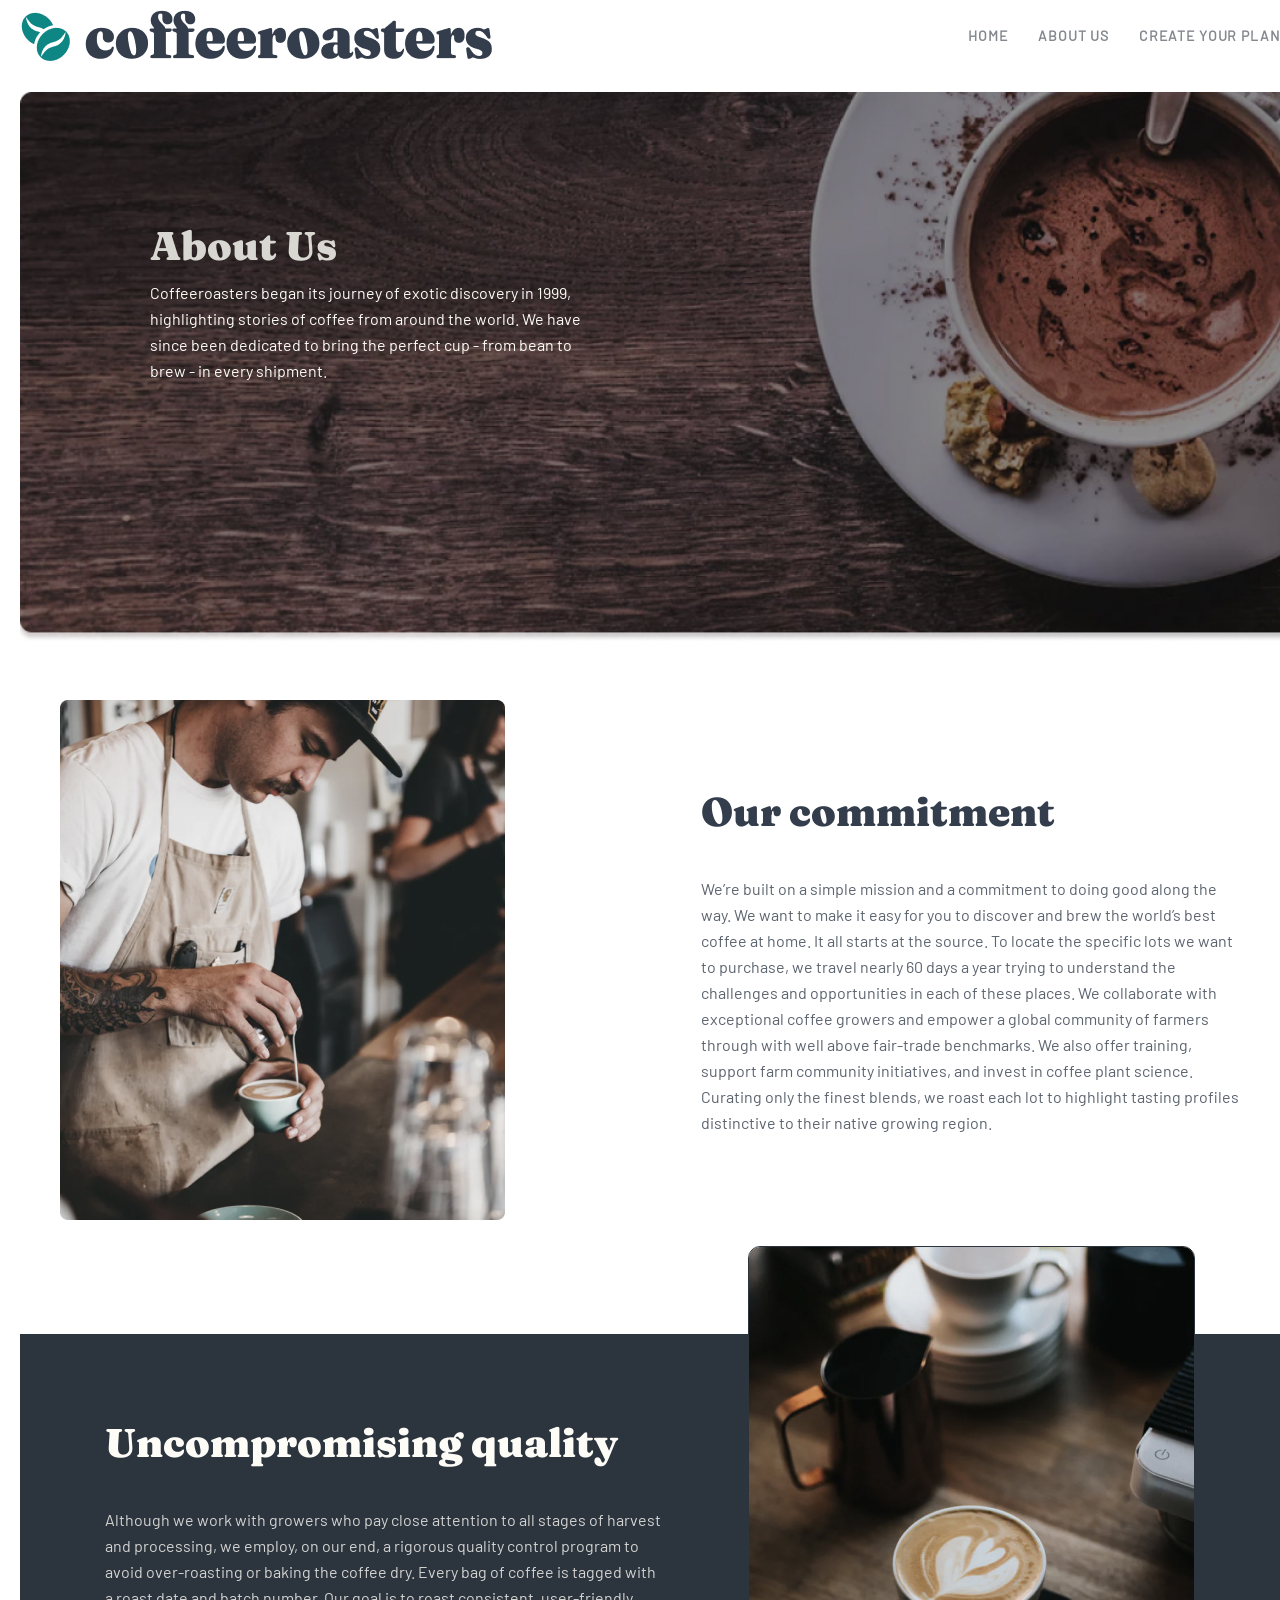
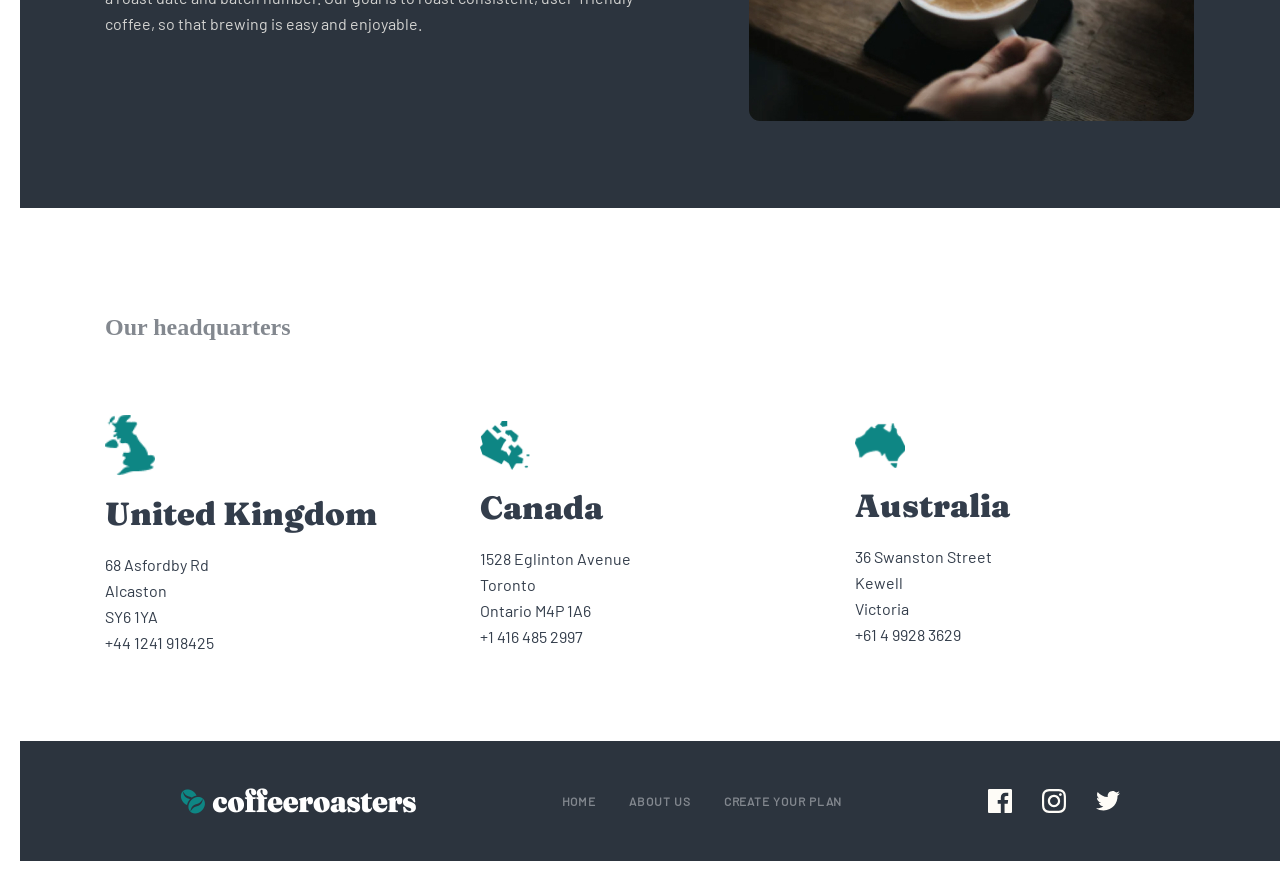
==== commit 8c8af4ca: "ozgardi" ====
--- a/pages/about.html
+++ b/pages/about.html
@@ -33,17 +33,17 @@
             <div class="navbar__burger_item"></div>
           </div>
         </div>
-          <div class="about__intro">
-            <div class="about">
-              <h3 class="about__title">About Us</h3>
-              <p class="about__text">
-                Coffeeroasters began its journey of exotic discovery in 1999,
-                highlighting stories of coffee from around the world. We have
-                since been dedicated to bring the perfect cup - from bean to brew
-                - in every shipment.
-              </p>
-            </div>
+        <div class="about__intro">
+          <div class="about">
+            <h3 class="about__title">About Us</h3>
+            <p class="about__text">
+              Coffeeroasters began its journey of exotic discovery in 1999,
+              highlighting stories of coffee from around the world. We have
+              since been dedicated to bring the perfect cup - from bean to brew
+              - in every shipment.
+            </p>
           </div>
+        </div>
       </header>
 
       <section>
--- a/css/style.css
+++ b/css/style.css
@@ -37,7 +37,7 @@
   font-family: "Barlow";
   font-style: normal;
   font-weight: 700;
-  font-size: 12px;
+  font-size: 14px;
   line-height: 15px;
   /* identical to box height, or 125% */
   letter-spacing: 0.923077px;
@@ -153,6 +153,11 @@
     margin: auto;
   }
 }
+@media only screen and (max-width: 912px) {
+  .intro {
+    padding: 110px 90px;
+  }
+}
 .type__continer {
   display: flex;
   gap: 30px;
@@ -192,6 +197,37 @@
   }
   .type__subtitle {
     width: 80%;
+  }
+}
+@media only screen and (max-width: 912px) {
+  .type__continer {
+    flex-direction: column;
+    justify-content: center;
+    align-items: center;
+  }
+  .type__card {
+    width: 60%;
+    display: flex;
+    gap: 30px;
+    justify-content: center;
+    align-items: center;
+  }
+  .type__top {
+    display: flex;
+    flex-direction: column;
+    gap: 30px;
+  }
+  .type__title {
+    width: 100%;
+    font-style: normal;
+    font-weight: 900;
+    font-size: 24px;
+    line-height: 32px;
+    /* identical to box height, or 133% */
+    color: #333d4b;
+  }
+  .type__subtitle {
+    width: 60%;
   }
 }
 .whu__continer {
@@ -253,6 +289,7 @@
   font-size: 24px;
   line-height: 32px;
   text-align: center;
+  color: white;
 }
 .whu__card_subtitle {
   font-family: "Barlow";
@@ -300,6 +337,68 @@
     justify-content: center;
     align-items: center;
     border-radius: 8px;
+  }
+}
+@media only screen and (max-width: 912px) {
+  .whu__continer {
+    height: 700px;
+    border-radius: 8px;
+  }
+  .whu__title {
+    width: 100%;
+    font-weight: 900;
+    font-size: 28px;
+    line-height: 28px;
+    /* identical to box height, or 100% */
+    text-align: center;
+    color: #fefcf7;
+  }
+  .whu__text {
+    width: 60%;
+    font-style: normal;
+    font-weight: 400;
+    font-size: 20px;
+    line-height: 35px;
+    /* or 167% */
+    text-align: center;
+    color: #fefcf7;
+    mix-blend-mode: normal;
+    opacity: 0.8;
+  }
+  .whu__cards {
+    flex-direction: column;
+    margin-top: 64px;
+  }
+  .whu__card {
+    height: 250px;
+    flex-direction: row;
+    width: 100%;
+    border-radius: 12px;
+    gap: 70px;
+  }
+  .whu__card_text {
+    font-style: normal;
+    font-weight: 900;
+    font-size: 28px;
+    line-height: 32px;
+    /* identical to box height, or 133% */
+    color: #fefcf7;
+  }
+  .whu__card_subtitle {
+    text-align: start;
+    font-style: normal;
+    font-weight: 400;
+    font-size: 20px;
+    line-height: 25px;
+    /* or 167% */
+    color: #fefcf7;
+  }
+  .whu__top {
+    display: flex;
+    flex-direction: column;
+    align-items: start;
+    gap: 30px;
+    width: 45%;
   }
 }
 .how__continer {
@@ -484,6 +583,19 @@
     gap: 20px;
   }
 }
+@media only screen and (max-width: 912px) {
+  .footer__contener {
+    width: 100%;
+    margin-top: 50px;
+    flex-direction: column;
+    gap: 50px;
+  }
+  .footer__list {
+    justify-content: center;
+    align-items: center;
+    gap: 20px;
+  }
+}
 .about {
   background-image: url(../img/about_intro.jpg);
   background-size: cover;
@@ -552,6 +664,27 @@
     color: #fefcf7;
     mix-blend-mode: normal;
     opacity: 0.8;
+  }
+}
+@media only screen and (max-width: 912px) {
+  .about {
+    border-radius: 12px;
+    gap: 50px;
+  }
+  .about__title {
+    font-style: normal;
+    font-weight: 900;
+    font-size: 32px;
+    line-height: 40px;
+    /* identical to box height, or 125% */
+    color: #fefcf7;
+  }
+  .about__text {
+    width: 50%;
+    font-style: normal;
+    font-weight: 400;
+    font-size: 18px;
+    line-height: 25px;
   }
 }
 .about__barmen {
@@ -618,6 +751,22 @@
     opacity: 0.8;
   }
 }
+@media only screen and (max-width: 912px) {
+  .about__barmen_img {
+    height: 100%;
+  }
+  .about__barmen_text {
+    width: 410px;
+    font-style: normal;
+    font-weight: 400;
+    font-size: 18px;
+    line-height: 25px;
+    /* or 167% */
+    color: #333d4b;
+    mix-blend-mode: normal;
+    opacity: 0.8;
+  }
+}
 .sentr {
   margin-top: 70px;
   background-color: #2c343e;
@@ -692,6 +841,52 @@
     margin-left: 40px;
     width: 100%;
     width: 330px;
+    font-style: normal;
+    font-weight: 400;
+    font-size: 15px;
+    line-height: 25px;
+    /* or 167% */
+    text-align: center;
+    color: #fefcf7;
+    mix-blend-mode: normal;
+    opacity: 0.8;
+  }
+}
+@media only screen and (max-width: 912px) {
+  .sentr {
+    display: flex;
+    flex-direction: column-reverse;
+    margin-top: 290px;
+    position: relative;
+    gap: 0;
+    border-radius: 8px;
+  }
+  .sentr__left {
+    margin: auto;
+    padding: 0;
+  }
+  .sentr__img {
+    width: 80%;
+    height: 80%;
+    position: absolute;
+    bottom: 290px;
+    left: 10%;
+  }
+  .sentr__title {
+    margin-top: 15%;
+    margin-left: 20%;
+    width: 50%;
+    font-style: normal;
+    font-weight: 900;
+    font-size: 28px;
+    line-height: 28px;
+    /* or 100% */
+    text-align: center;
+    color: #fefcf7;
+  }
+  .sentr__text {
+    margin-left: 25%;
+    width: 42.5%;
     font-style: normal;
     font-weight: 400;
     font-size: 15px;
@@ -1052,21 +1247,36 @@
   border-radius: 8px;
   background-color: #979797;
 }
+.dreak__card:hover {
+  background-color: #fdd6ba;
+}
 
 #bg_color1 {
   background-color: #0e8784;
 }
+#bg_color1:hover {
+  background-color: #fdd6ba;
+}
 
 #bg_color2 {
   background-color: #0e8784;
 }
+#bg_color2:hover {
+  background-color: #fdd6ba;
+}
 
 #bg_color3 {
   background-color: #0e8784;
 }
+#bg_color3:hover {
+  background-color: #fdd6ba;
+}
 
 #bg_color4 {
   background-color: #0e8784;
+}
+#bg_color4:hover {
+  background-color: #fdd6ba;
 }
 
 @media only screen and (max-width: 480px) {
@@ -1104,6 +1314,17 @@
   .dreak__card {
     width: 400px;
     background-color: white;
+  }
+  .dreak__card:hover {
+    background-color: #fdd6ba;
+  }
+}
+@media only screen and (max-width: 912px) {
+  .dreak__left {
+    display: none;
+  }
+  .dreak__right {
+    margin-left: 15%;
   }
 }
 .order__continer {
